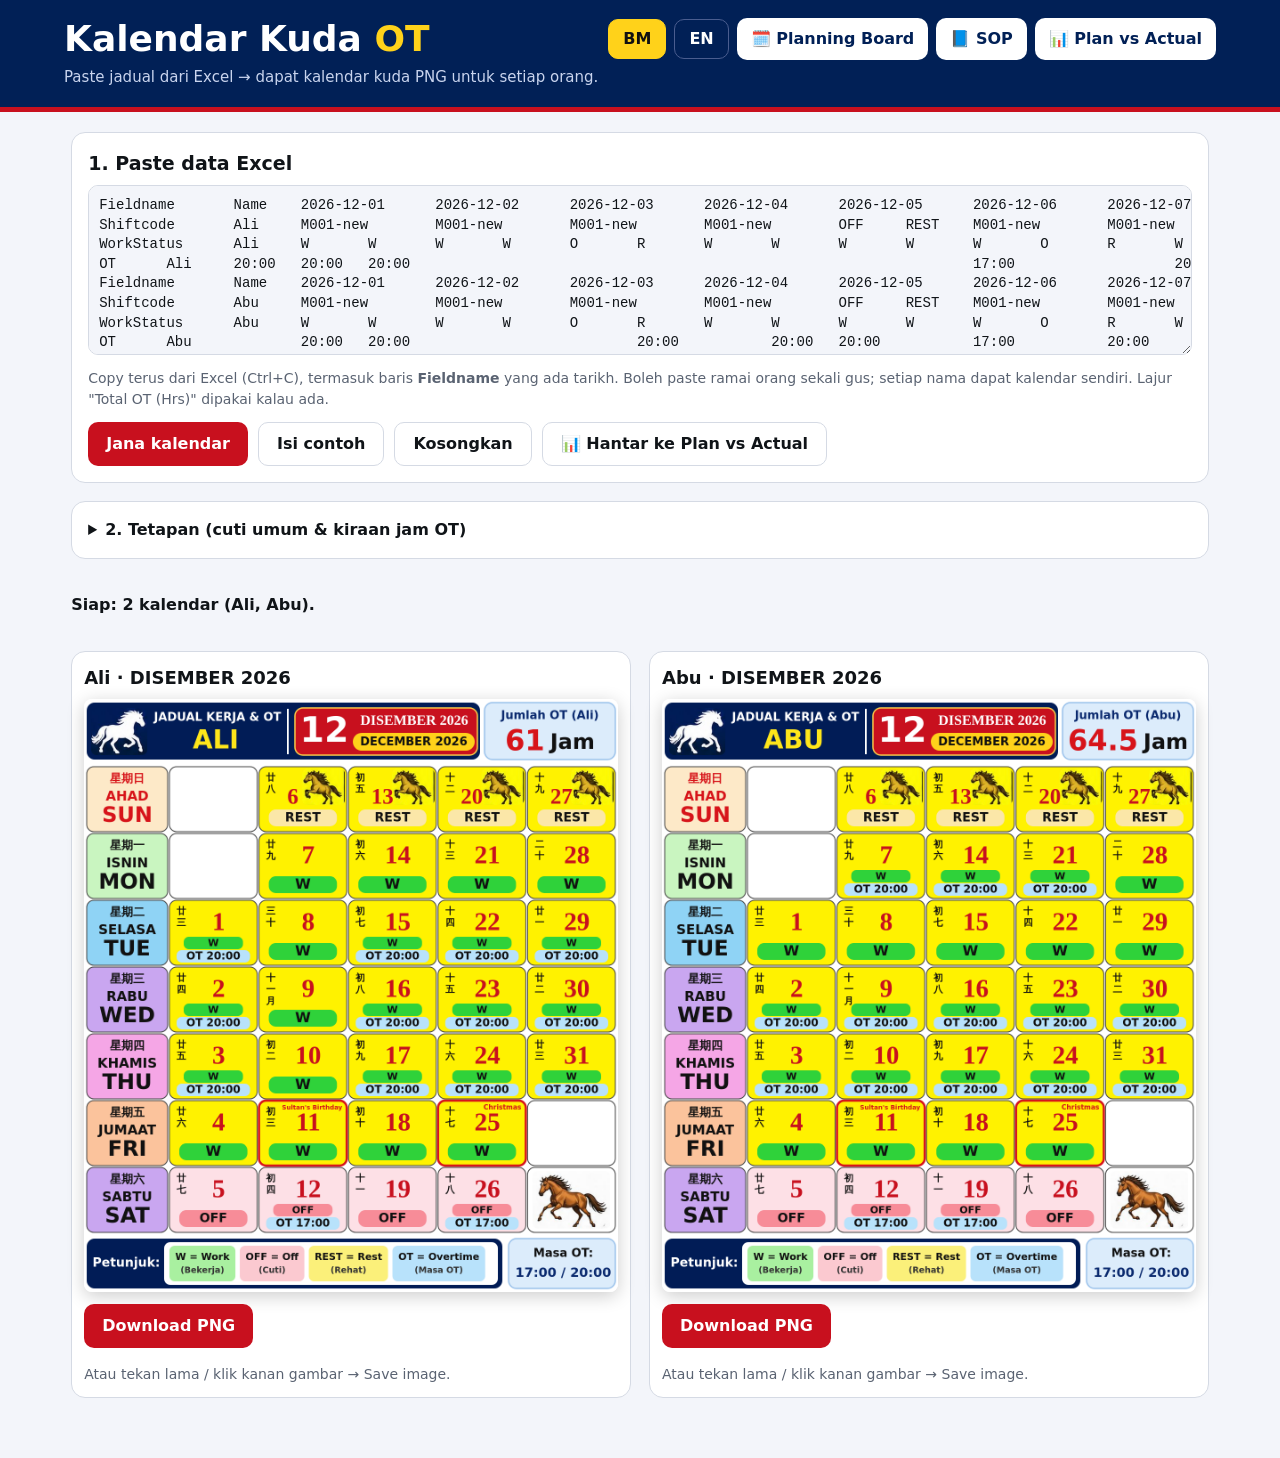
==== calendar.html @ 09586a72 "Add OT Planning Board as front page; calendar moved to calendar.html" ====
<!DOCTYPE html>
<html lang="ms">
<head>
<meta charset="utf-8">
<meta name="viewport" content="width=device-width, initial-scale=1">
<title>Kalendar Kuda OT</title>
<style>
/* VOICE: practical, cheerful tool for shift workers
   IDEA: a Malaysian horse calendar printed from your Excel roster
   PICTURE: the generated calendar itself, large, right under the paste box
   COLOUR and TYPE: navy #012056, festive red #c8101e, calendar yellow #fff200; Arial Black-ish headings
   LAYOUT: one column: paste -> settings -> calendars (one per person) */
:root{color-scheme:light dark;--bg:light-dark(#f3f5fa,#0b1222);--card:light-dark(#fff,#131c33);--ink:light-dark(#101418,#e8ecf5);--mute:light-dark(#5a6372,#9aa6bd);--line:light-dark(#d5dae4,#27365a);--navy:#012056;--red:#c8101e;--yel:#ffd21a}
:root[data-theme=light]{color-scheme:light}:root[data-theme=dark]{color-scheme:dark}
*{box-sizing:border-box;min-width:0}
body{margin:0;background:var(--bg);color:var(--ink);font:16px/1.5 system-ui,-apple-system,"Segoe UI",Roboto,sans-serif;overflow-x:clip}
header{background:var(--navy);color:#fff;padding:18px max(5vw,16px);border-bottom:5px solid var(--red)}
header h1{margin:0;font-size:clamp(24px,5vw,36px);line-height:1.1;font-weight:900}
header h1 b{color:var(--yel)}
.top{display:flex;flex-wrap:wrap;gap:12px;align-items:center;justify-content:space-between}.lang{display:flex;gap:8px;align-items:center}.lang button.alt{min-height:40px;padding:0 14px;color:#fff;border-color:#4a5d8f}.lang button.on{background:#ffd21a;color:#111;border-color:#ffd21a}.sop{color:#012056;background:#fff;font-weight:800;text-decoration:none;padding:9px 14px;border-radius:10px}
header p{margin:6px 0 0;color:#c9d4ee;font-size:15px}
main{max-width:1240px;margin:0 auto;padding:20px max(4vw,12px) 60px;display:grid;gap:18px}
.card{background:var(--card);border:1px solid var(--line);border-radius:14px;padding:16px}
.card h2{margin:0 0 8px;font-size:19px}
textarea{width:100%;min-height:170px;font:14px/1.4 Consolas,monospace;padding:10px;border-radius:10px;border:1px solid var(--line);background:var(--bg);color:var(--ink);white-space:pre;overflow:auto}
.hint{color:var(--mute);font-size:14px;margin:6px 0 0}
.row{display:flex;flex-wrap:wrap;gap:10px;align-items:center;margin-top:12px}
button{font:inherit;font-weight:700;min-height:44px;padding:0 18px;border-radius:10px;border:0;cursor:pointer;background:var(--red);color:#fff}
button.alt{background:transparent;color:var(--ink);border:1px solid var(--line)}
button:focus-visible,input:focus-visible,textarea:focus-visible{outline:3px solid var(--yel);outline-offset:2px}
label{font-size:15px;display:flex;gap:8px;align-items:center}
input[type=number]{width:84px;font:16px system-ui;padding:8px;border-radius:8px;border:1px solid var(--line);background:var(--bg);color:var(--ink)}
details summary{cursor:pointer;font-weight:700}
#msg{font-weight:600}
#msg.err{color:#e0323f}
.out{display:grid;gap:18px}
.cal{background:var(--card);border:1px solid var(--line);border-radius:14px;padding:12px}
.cal h3{margin:0 0 8px;font-size:18px}
.cal img{width:100%;max-width:900px;display:block;border-radius:8px;box-shadow:0 4px 18px #0003}
@media(min-width:1000px){.out{grid-template-columns:1fr 1fr}}
</style>
</head>
<body>
<header>
  <div class="top"><h1 data-i="title">Kalendar Kuda <b>OT</b></h1><div class="lang"><button class="alt" data-l="ms">BM</button><button class="alt" data-l="en">EN</button><a class="sop otl" href="./">🗓️ Planning Board</a><a class="sop" href="sop.html" data-i="sop">📘 SOP</a><a class="sop otl" href="ot.html">📊 Plan vs Actual</a></div></div>
  <p data-i="sub"></p>
</header>
<main>
  <section class="card">
    <h2 data-i="h1"></h2>
    <textarea id="src" spellcheck="false" data-ph="ph"></textarea>
    <p class="hint" data-i="hint1"></p>
    <div class="row">
      <button id="go" data-i="go"></button>
      <button class="alt" id="sample" data-i="sample"></button>
      <button class="alt" id="clear" data-i="clear"></button>
      <button class="alt" id="send" data-i="send"></button>
    </div>
  </section>

  <section class="card">
    <details>
      <summary data-i="h2"></summary>
      <p class="hint" data-i="hint2"></p>
      <textarea id="hol" style="min-height:90px">2026-12-11 Sultan's Birthday
2026-12-25 Christmas</textarea>
      <p class="hint" data-i="hint3"></p>
      <div class="row">
        <label><span data-i="lw"></span> <input type="number" id="hW" step="0.5" value="3.5"></label>
        <label><span data-i="lo"></span> <input type="number" id="hO" step="0.5" value="9.5"></label>
      </div>
    </details>
  </section>

  <p id="msg" aria-live="polite"></p>
  <section class="out" id="out"></section>
</main>

<script src="imgs.js"></script>
<script src="app.js?v=5"></script>
</body>
</html>
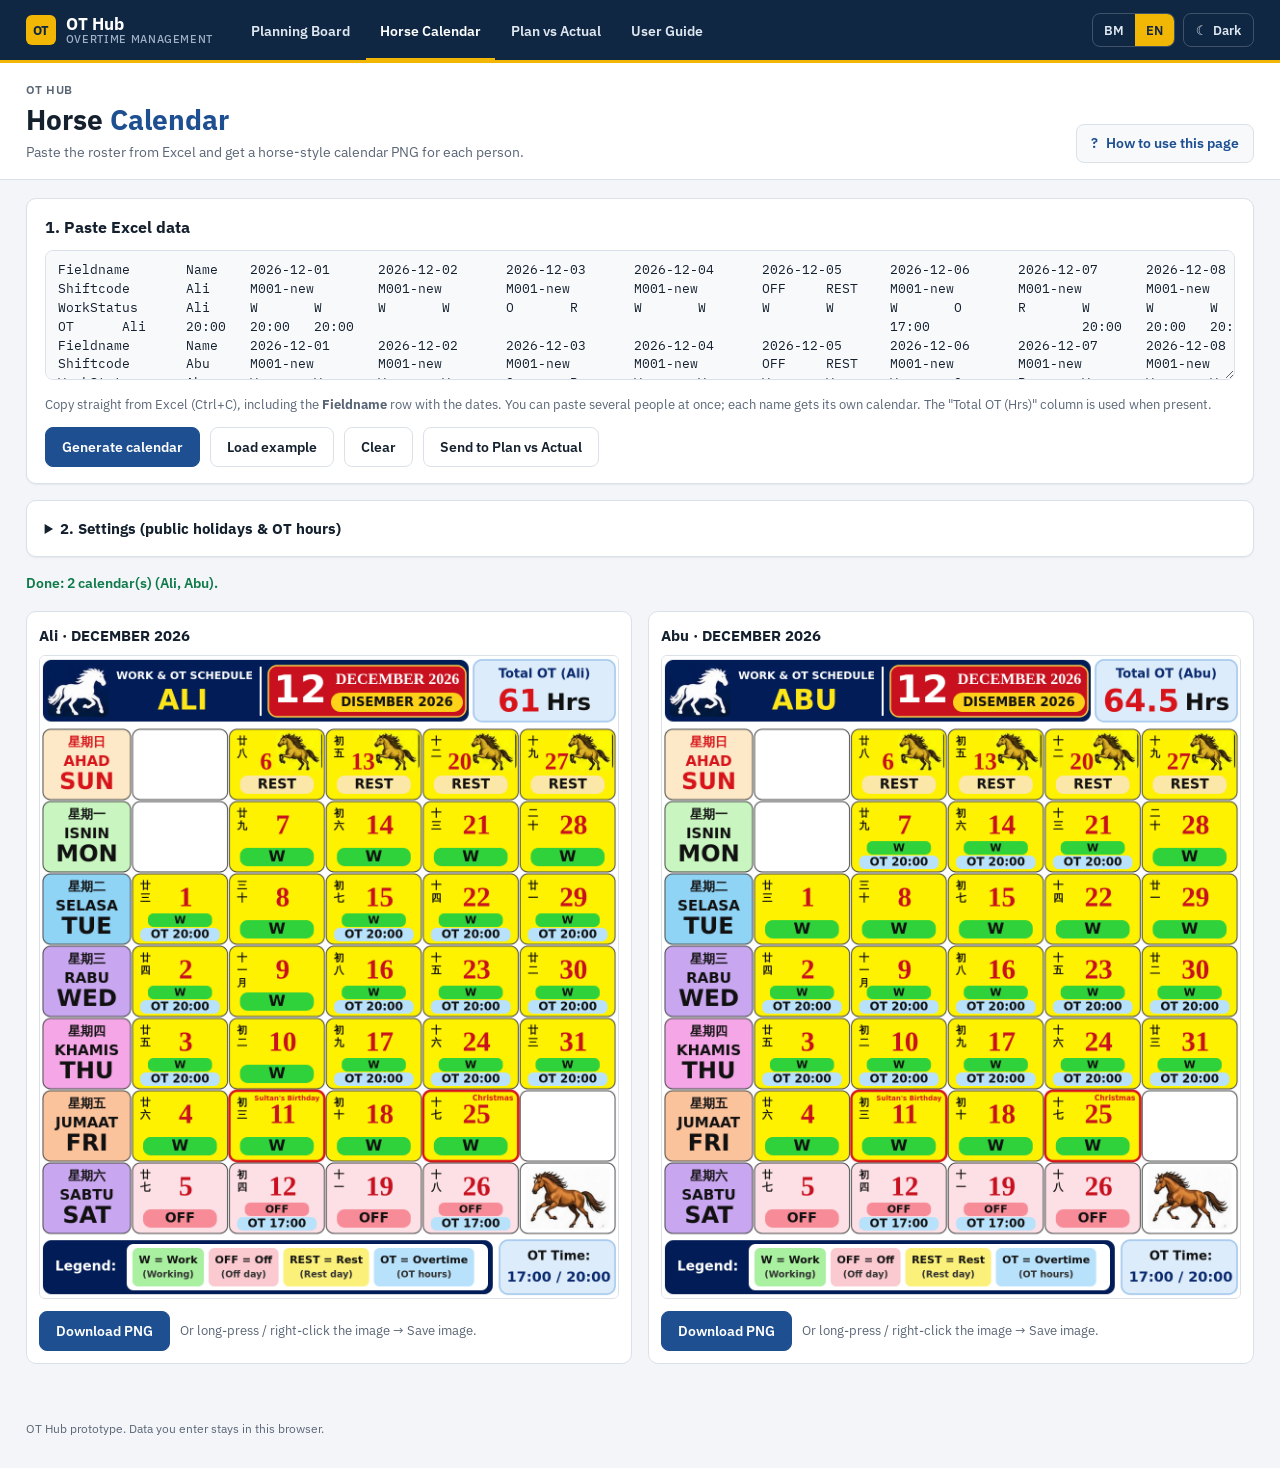
==== commit bfb3a5a5: "OT Hub: shared design (BM/EN, dark mode), User Guide, department groups on Planning Board" ====
--- a/calendar.html
+++ b/calendar.html
@@ -1,50 +1,24 @@
 <!DOCTYPE html>
-<html lang="ms">
+<html lang="en">
 <head>
 <meta charset="utf-8">
 <meta name="viewport" content="width=device-width, initial-scale=1">
-<title>Kalendar Kuda OT</title>
+<title>Horse Calendar · OT Hub</title>
+<link rel="stylesheet" href="hub.css">
 <style>
-/* VOICE: practical, cheerful tool for shift workers
-   IDEA: a Malaysian horse calendar printed from your Excel roster
-   PICTURE: the generated calendar itself, large, right under the paste box
-   COLOUR and TYPE: navy #012056, festive red #c8101e, calendar yellow #fff200; Arial Black-ish headings
-   LAYOUT: one column: paste -> settings -> calendars (one per person) */
-:root{color-scheme:light dark;--bg:light-dark(#f3f5fa,#0b1222);--card:light-dark(#fff,#131c33);--ink:light-dark(#101418,#e8ecf5);--mute:light-dark(#5a6372,#9aa6bd);--line:light-dark(#d5dae4,#27365a);--navy:#012056;--red:#c8101e;--yel:#ffd21a}
-:root[data-theme=light]{color-scheme:light}:root[data-theme=dark]{color-scheme:dark}
-*{box-sizing:border-box;min-width:0}
-body{margin:0;background:var(--bg);color:var(--ink);font:16px/1.5 system-ui,-apple-system,"Segoe UI",Roboto,sans-serif;overflow-x:clip}
-header{background:var(--navy);color:#fff;padding:18px max(5vw,16px);border-bottom:5px solid var(--red)}
-header h1{margin:0;font-size:clamp(24px,5vw,36px);line-height:1.1;font-weight:900}
-header h1 b{color:var(--yel)}
-.top{display:flex;flex-wrap:wrap;gap:12px;align-items:center;justify-content:space-between}.lang{display:flex;gap:8px;align-items:center}.lang button.alt{min-height:40px;padding:0 14px;color:#fff;border-color:#4a5d8f}.lang button.on{background:#ffd21a;color:#111;border-color:#ffd21a}.sop{color:#012056;background:#fff;font-weight:800;text-decoration:none;padding:9px 14px;border-radius:10px}
-header p{margin:6px 0 0;color:#c9d4ee;font-size:15px}
-main{max-width:1240px;margin:0 auto;padding:20px max(4vw,12px) 60px;display:grid;gap:18px}
-.card{background:var(--card);border:1px solid var(--line);border-radius:14px;padding:16px}
-.card h2{margin:0 0 8px;font-size:19px}
-textarea{width:100%;min-height:170px;font:14px/1.4 Consolas,monospace;padding:10px;border-radius:10px;border:1px solid var(--line);background:var(--bg);color:var(--ink);white-space:pre;overflow:auto}
-.hint{color:var(--mute);font-size:14px;margin:6px 0 0}
-.row{display:flex;flex-wrap:wrap;gap:10px;align-items:center;margin-top:12px}
-button{font:inherit;font-weight:700;min-height:44px;padding:0 18px;border-radius:10px;border:0;cursor:pointer;background:var(--red);color:#fff}
-button.alt{background:transparent;color:var(--ink);border:1px solid var(--line)}
-button:focus-visible,input:focus-visible,textarea:focus-visible{outline:3px solid var(--yel);outline-offset:2px}
-label{font-size:15px;display:flex;gap:8px;align-items:center}
-input[type=number]{width:84px;font:16px system-ui;padding:8px;border-radius:8px;border:1px solid var(--line);background:var(--bg);color:var(--ink)}
-details summary{cursor:pointer;font-weight:700}
-#msg{font-weight:600}
-#msg.err{color:#e0323f}
-.out{display:grid;gap:18px}
-.cal{background:var(--card);border:1px solid var(--line);border-radius:14px;padding:12px}
-.cal h3{margin:0 0 8px;font-size:18px}
-.cal img{width:100%;max-width:900px;display:block;border-radius:8px;box-shadow:0 4px 18px #0003}
+.out{display:grid;gap:16px}
+.cal{background:var(--card);border:1px solid var(--line);border-radius:var(--r);padding:12px}
+.cal h3{margin:0 0 8px;font-size:15px}
+.cal img{width:100%;max-width:900px;display:block;border-radius:6px;border:1px solid var(--line)}
+.cal .row{align-items:center}
+.cal .hint{margin:0}
+label{font-size:14px;display:flex;gap:8px;align-items:center}
+input[type=number]{width:84px}
 @media(min-width:1000px){.out{grid-template-columns:1fr 1fr}}
 </style>
 </head>
-<body>
-<header>
-  <div class="top"><h1 data-i="title">Kalendar Kuda <b>OT</b></h1><div class="lang"><button class="alt" data-l="ms">BM</button><button class="alt" data-l="en">EN</button><a class="sop otl" href="./">🗓️ Planning Board</a><a class="sop" href="sop.html" data-i="sop">📘 SOP</a><a class="sop otl" href="ot.html">📊 Plan vs Actual</a></div></div>
-  <p data-i="sub"></p>
-</header>
+<body data-page="calendar" data-help="guide.html#calendar">
+<header id="hub"></header><script src="hub.js"></script>
 <main>
   <section class="card">
     <h2 data-i="h1"></h2>
@@ -77,6 +51,6 @@
 </main>
 
 <script src="imgs.js"></script>
-<script src="app.js?v=5"></script>
+<script src="app.js?v=6"></script>
 </body>
 </html>
--- a/hub.css
+++ b/hub.css
@@ -0,0 +1,83 @@
+/* OT Hub shared design system: one look for every page.
+   Industrial, calm, high contrast. Light + dark themes via [data-theme] on <html>. */
+@import url('https://fonts.googleapis.com/css2?family=IBM+Plex+Sans:wght@400;500;600;700&family=IBM+Plex+Mono:wght@400;600&display=swap');
+:root{
+  color-scheme:light;
+  --bg:#f3f5f8;--card:#ffffff;--soft:#f7f9fb;--ink:#14202e;--mute:#5a6676;--line:#dbe1e8;--line2:#c9d1db;
+  --pri:#1d4f91;--priInk:#ffffff;--priSoft:#e7eef8;
+  --bar:#0f2742;--barInk:#dfe7f1;--barMute:#9fb1c7;--accent:#f2b705;
+  --ok:#0f7a4a;--bad:#c0262d;--warn:#a15c00;
+  --ot:#f6c90e;--otInk:#2b2400;
+  --we:#eef1f5;--off:#eef2fb;--ph:#fdecee;--phInk:#b4232c;
+  --navy:#0f2742;--blue:#1d4f91;--red:#1d4f91;--yel:#f2b705;
+  --sh:0 1px 2px rgba(16,24,40,.06);
+  --r:10px;
+  --font:"IBM Plex Sans",system-ui,-apple-system,"Segoe UI",Roboto,sans-serif;
+  --mono:"IBM Plex Mono",Consolas,ui-monospace,monospace;
+}
+:root[data-theme=dark]{
+  color-scheme:dark;
+  --bg:#0d131a;--card:#141c26;--soft:#18222e;--ink:#e4eaf1;--mute:#93a1b2;--line:#253242;--line2:#30405330;
+  --pri:#5b93db;--priInk:#08121e;--priSoft:#1a2a3e;
+  --bar:#0a1622;--barInk:#dfe7f1;--barMute:#8094aa;
+  --ok:#3fbf7f;--bad:#f0666c;--warn:#e3a33b;
+  --ot:#e8bd1a;--otInk:#1f1a00;
+  --we:#18212c;--off:#172236;--ph:#2c1a1f;--phInk:#ff8a90;
+  --navy:#0a1622;--blue:#5b93db;--red:#5b93db;
+  --sh:none;
+}
+*{box-sizing:border-box}
+html{-webkit-text-size-adjust:100%}
+body{margin:0;background:var(--bg);color:var(--ink);font:15px/1.55 var(--font)}
+a{color:var(--pri)}
+
+/* ---------- top bar ---------- */
+.hub-bar{background:var(--bar);color:var(--barInk);border-bottom:3px solid var(--accent)}
+.hub-in{max-width:1400px;margin:0 auto;padding:0 max(2vw,14px);display:flex;align-items:center;gap:18px;min-height:60px;flex-wrap:wrap}
+.hub-brand{display:flex;align-items:center;gap:10px;color:#fff;text-decoration:none;margin-right:6px}
+.hub-logo{width:30px;height:30px;border-radius:6px;background:var(--accent);color:#0f2742;display:grid;place-items:center;font:700 13px var(--font);letter-spacing:-.5px}
+.hub-name{font-weight:700;font-size:17px;line-height:1.1}
+.hub-name small{display:block;font-weight:500;font-size:11px;color:var(--barMute);letter-spacing:.06em;text-transform:uppercase}
+.hub-nav{display:flex;gap:2px;flex-wrap:wrap;flex:1}
+.hub-nav a{color:var(--barInk);text-decoration:none;font-weight:600;font-size:14px;padding:19px 14px 16px;border-bottom:3px solid transparent;margin-bottom:-3px;white-space:nowrap}
+.hub-nav a:hover{color:#fff;background:#ffffff0d}
+.hub-nav a.on{color:#fff;border-bottom-color:var(--accent)}
+.hub-tools{display:flex;gap:8px;align-items:center}
+.hub-seg{display:flex;border:1px solid #ffffff33;border-radius:8px;overflow:hidden}
+.hub-seg button{font:600 13px var(--font);min-height:32px;padding:0 11px;border:0;background:transparent;color:var(--barInk);cursor:pointer;box-shadow:none;border-radius:0}
+.hub-seg button.on{background:var(--accent);color:#0f2742}
+.hub-theme{font:600 13px var(--font);min-height:34px;padding:0 12px;border-radius:8px;border:1px solid #ffffff33;background:transparent;color:var(--barInk);cursor:pointer;box-shadow:none;display:inline-flex;align-items:center;gap:6px}
+.hub-theme:hover,.hub-seg button:hover:not(.on){background:#ffffff14}
+@media(max-width:860px){.hub-nav{order:3;flex-basis:100%;overflow-x:auto;flex-wrap:nowrap}.hub-nav a{padding:10px 12px 9px}.hub-tools{margin-left:auto}}
+
+/* ---------- page head ---------- */
+.hub-head{background:var(--card);border-bottom:1px solid var(--line)}
+.hub-head .hub-in{min-height:0;padding-top:18px;padding-bottom:16px;justify-content:space-between;align-items:flex-end}
+.hub-crumb{font-size:12px;color:var(--mute);font-weight:600;letter-spacing:.04em;text-transform:uppercase;margin:0 0 4px}
+.hub-head h1{margin:0;font-size:clamp(22px,3vw,28px);line-height:1.15;font-weight:700}
+.hub-head h1 b{font-weight:700;color:var(--pri)}
+.hub-head p.sub{margin:6px 0 0;color:var(--mute);font-size:14px;max-width:780px}
+.hub-help{display:inline-flex;align-items:center;gap:8px;font-weight:600;font-size:14px;color:var(--pri);text-decoration:none;border:1px solid var(--line2);border-color:var(--line);background:var(--soft);padding:8px 14px;border-radius:8px;white-space:nowrap}
+.hub-help:hover{border-color:var(--pri)}
+
+/* ---------- layout + components ---------- */
+main{max-width:1400px;margin:0 auto;padding:18px max(2vw,14px) 56px;display:grid;grid-template-columns:minmax(0,1fr);gap:16px}
+.card{background:var(--card);border:1px solid var(--line);border-radius:var(--r);padding:16px 18px;box-shadow:var(--sh)}
+.card h2{margin:0 0 10px;font-size:16px;font-weight:700}
+.hint{color:var(--mute);font-size:13px;margin:8px 0 0}
+.row{display:flex;flex-wrap:wrap;gap:10px;align-items:end;margin-top:12px}
+button{font:600 14px var(--font);min-height:40px;padding:0 16px;border-radius:8px;border:1px solid var(--pri);cursor:pointer;background:var(--pri);color:var(--priInk);box-shadow:none}
+button:hover{filter:brightness(1.07)}
+button.alt{background:var(--card);color:var(--ink);border:1px solid var(--line)}
+button.alt:hover{border-color:var(--pri);filter:none}
+button.warn{background:var(--card);color:var(--bad);border:1px solid var(--line)}
+button.warn.arm{background:var(--bad);color:#fff;border-color:var(--bad)}
+button:focus-visible,input:focus-visible,textarea:focus-visible,select:focus-visible,a:focus-visible{outline:3px solid var(--accent);outline-offset:2px}
+textarea{width:100%;min-height:130px;font:13px/1.45 var(--mono);padding:10px 12px;border-radius:8px;border:1px solid var(--line);background:var(--soft);color:var(--ink);white-space:pre;overflow:auto}
+input,select{font:15px var(--font);padding:7px 10px;border-radius:8px;border:1px solid var(--line);background:var(--soft);color:var(--ink);min-height:40px}
+label.f{display:grid;gap:4px;font-size:13px;font-weight:600;color:var(--mute)}
+details summary{cursor:pointer;font-weight:700}
+code{font:13px var(--mono);background:var(--soft);border:1px solid var(--line);border-radius:4px;padding:0 4px}
+#msg{font-weight:600;margin:0;font-size:14px;color:var(--ok)}#msg.err{color:var(--bad)}
+.hub-foot{max-width:1400px;margin:0 auto;padding:0 max(2vw,14px) 30px;color:var(--mute);font-size:12px}
+@media print{.hub-bar,.hub-help{display:none}}
